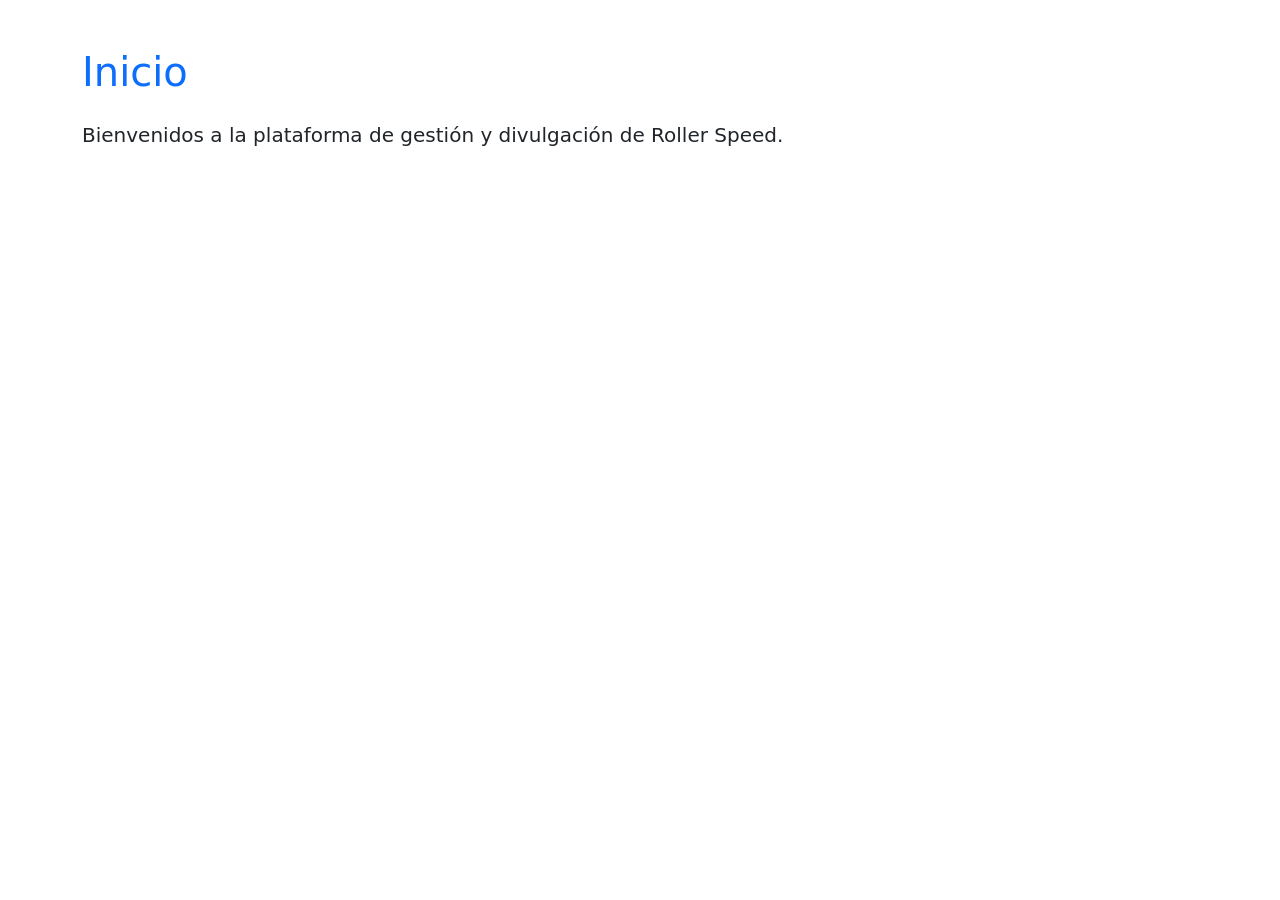
==== src/main/resources/templates/index.html @ 04e469ff "feat(ea1): estructura inicial del proyecto Roller Speed y páginas institucionales" ====
﻿<!DOCTYPE html>
<html xmlns:th="http://www.thymeleaf.org">
<head>
    <meta charset="UTF-8">
    <title>Inicio - Roller Speed</title>
    <link href="https://cdn.jsdelivr.net/npm/bootstrap@5.3.0/dist/css/bootstrap.min.css" rel="stylesheet">
</head>
<body>
    <div th:replace="~{fragments/navbar :: menu}"></div>
    <div class="container mt-5">
        <h1 class="text-primary">Inicio</h1>
        <p class='lead mt-4'>Bienvenidos a la plataforma de gestión y divulgación de Roller Speed.</p>
    </div>
    <script src="https://cdn.jsdelivr.net/npm/bootstrap@5.3.0/dist/js/bootstrap.bundle.min.js"></script>
</body>
</html>
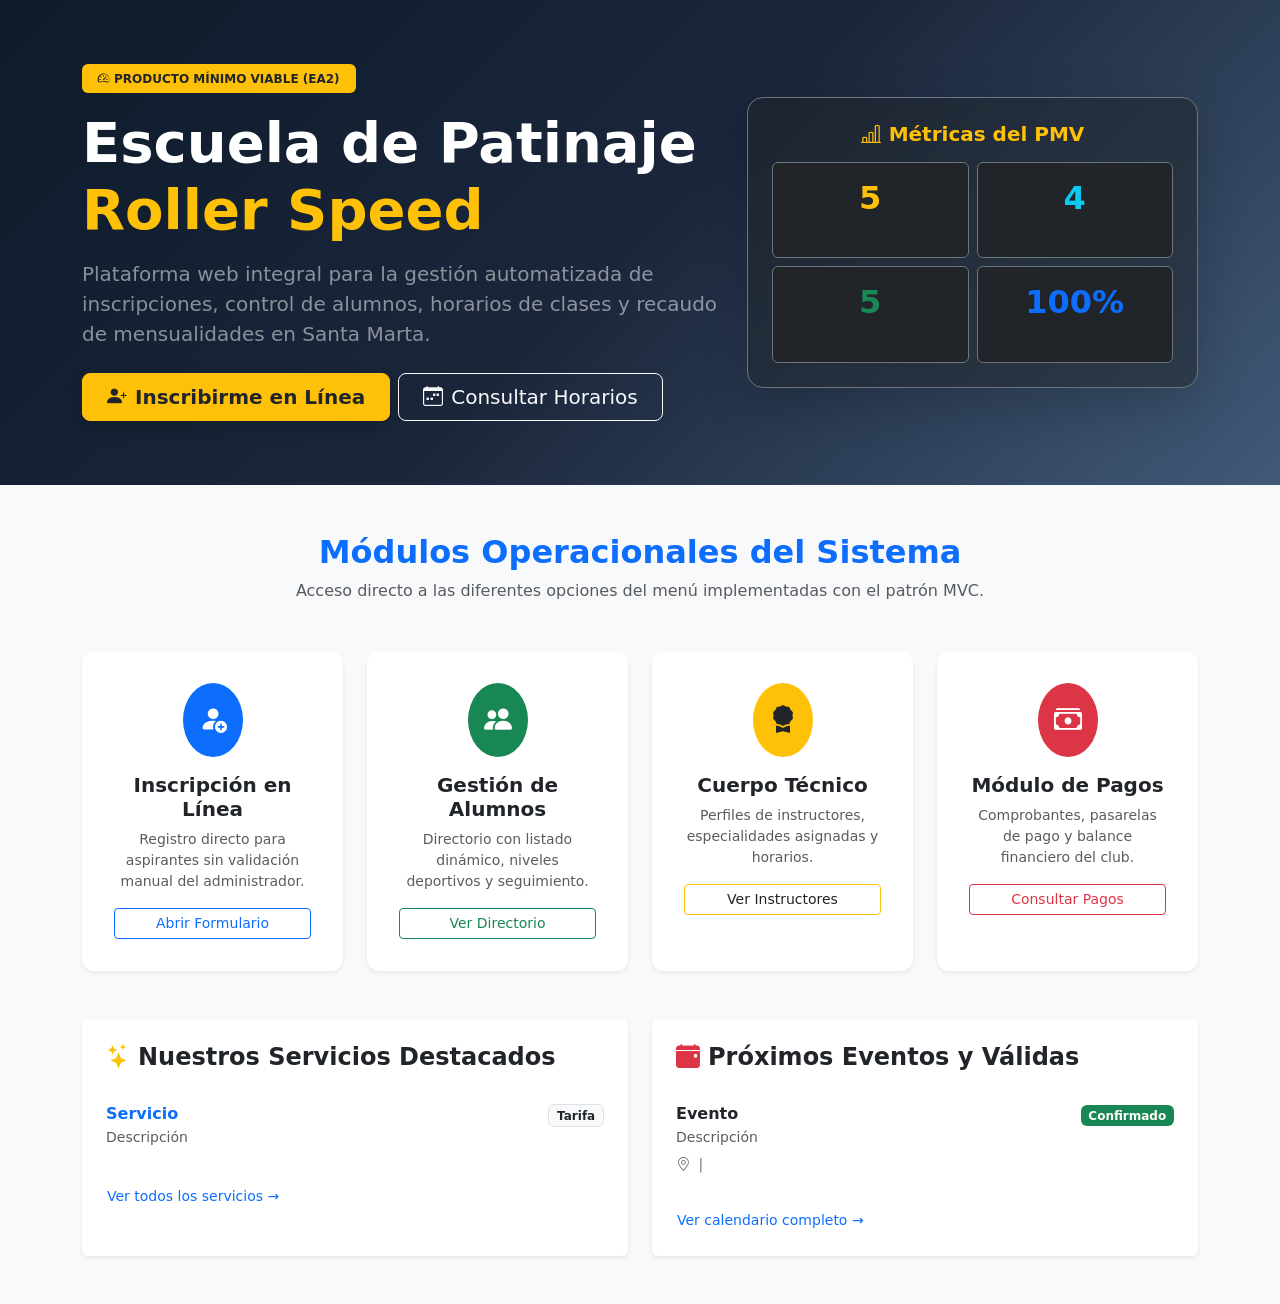
==== commit 092fb654: "feat(views-thymeleaf): integracion de plantillas Thymeleaf con enlace dinamico de datos y formulario" ====
--- a/src/main/resources/templates/index.html
+++ b/src/main/resources/templates/index.html
@@ -2,15 +2,175 @@
 <html xmlns:th="http://www.thymeleaf.org">
 <head>
     <meta charset="UTF-8">
-    <title>Inicio - Roller Speed</title>
+    <meta name="viewport" content="width=device-width, initial-scale=1.0">
+    <title>Inicio - Roller Speed PMV</title>
     <link href="https://cdn.jsdelivr.net/npm/bootstrap@5.3.0/dist/css/bootstrap.min.css" rel="stylesheet">
+    <link rel="stylesheet" href="https://cdn.jsdelivr.net/npm/bootstrap-icons@1.11.1/font/bootstrap-icons.css">
+    <style>
+        .hero { background: linear-gradient(135deg, #0d1b2a 0%, #1b263b 50%, #415a77 100%); color: white; padding: 4rem 0; }
+        .feature-card { transition: transform 0.2s ease, box-shadow 0.2s ease; border-radius: 12px; }
+        .feature-card:hover { transform: translateY(-4px); box-shadow: 0 10px 20px rgba(0,0,0,0.12); }
+    </style>
 </head>
-<body>
+<body class="bg-light d-flex flex-column min-vh-100">
     <div th:replace="~{fragments/navbar :: menu}"></div>
-    <div class="container mt-5">
-        <h1 class="text-primary">Inicio</h1>
-        <p class='lead mt-4'>Bienvenidos a la plataforma de gestión y divulgación de Roller Speed.</p>
+
+    <section class="hero text-center text-md-start">
+        <div class="container">
+            <div class="row align-items-center">
+                <div class="col-lg-7">
+                    <span class="badge bg-warning text-dark fw-bold px-3 py-2 mb-3 text-uppercase">
+                        <i class="bi bi-speedometer2 me-1"></i>Producto Mínimo Viable (EA2)
+                    </span>
+                    <h1 class="display-4 fw-bold mb-3">Escuela de Patinaje <span class="text-warning">Roller Speed</span></h1>
+                    <p class="lead text-white-50 mb-4">
+                        Plataforma web integral para la gestión automatizada de inscripciones, control de alumnos, horarios de clases y recaudo de mensualidades en Santa Marta.
+                    </p>
+                    <div class="d-flex flex-wrap gap-2 justify-content-center justify-content-md-start">
+                        <a th:href="@{/inscripcion}" class="btn btn-warning btn-lg fw-bold px-4 text-dark shadow">
+                            <i class="bi bi-person-plus-fill me-2"></i>Inscribirme en Línea
+                        </a>
+                        <a th:href="@{/clases}" class="btn btn-outline-light btn-lg px-4">
+                            <i class="bi bi-calendar-week me-2"></i>Consultar Horarios
+                        </a>
+                    </div>
+                </div>
+                <div class="col-lg-5 text-center mt-4 mt-lg-0">
+                    <div class="p-4 bg-dark bg-opacity-50 rounded-4 border border-secondary shadow-lg">
+                        <h5 class="text-warning fw-bold mb-3"><i class="bi bi-bar-chart-line me-2"></i>Métricas del PMV</h5>
+                        <div class="row g-2 text-center">
+                            <div class="col-6">
+                                <div class="bg-dark p-3 rounded border border-secondary">
+                                    <h2 class="fw-bold text-warning mb-0" th:text="${totalAlumnos}">5</h2>
+                                    <small class="text-muted">Alumnos Activos</small>
+                                </div>
+                            </div>
+                            <div class="col-6">
+                                <div class="bg-dark p-3 rounded border border-secondary">
+                                    <h2 class="fw-bold text-info mb-0" th:text="${totalInstructores}">4</h2>
+                                    <small class="text-muted">Instructores</small>
+                                </div>
+                            </div>
+                            <div class="col-6">
+                                <div class="bg-dark p-3 rounded border border-secondary">
+                                    <h2 class="fw-bold text-success mb-0" th:text="${totalClases}">5</h2>
+                                    <small class="text-muted">Clases Activas</small>
+                                </div>
+                            </div>
+                            <div class="col-6">
+                                <div class="bg-dark p-3 rounded border border-secondary">
+                                    <h2 class="fw-bold text-primary mb-0">100%</h2>
+                                    <small class="text-muted">Registro Autónomo</small>
+                                </div>
+                            </div>
+                        </div>
+                    </div>
+                </div>
+            </div>
+        </div>
+    </section>
+
+    <div class="container my-5 flex-grow-1">
+        <div class="text-center mb-5">
+            <h2 class="fw-bold text-primary">Módulos Operacionales del Sistema</h2>
+            <p class="text-muted">Acceso directo a las diferentes opciones del menú implementadas con el patrón MVC.</p>
+        </div>
+
+        <div class="row g-4 mb-5">
+            <div class="col-md-6 col-lg-3">
+                <div class="card h-100 feature-card border-0 shadow-sm p-3">
+                    <div class="card-body text-center">
+                        <div class="bg-primary text-white rounded-circle p-3 d-inline-block mb-3">
+                            <i class="bi bi-person-fill-add fs-3"></i>
+                        </div>
+                        <h5 class="fw-bold">Inscripción en Línea</h5>
+                        <p class="text-muted small">Registro directo para aspirantes sin validación manual del administrador.</p>
+                        <a th:href="@{/inscripcion}" class="btn btn-outline-primary btn-sm w-100">Abrir Formulario</a>
+                    </div>
+                </div>
+            </div>
+
+            <div class="col-md-6 col-lg-3">
+                <div class="card h-100 feature-card border-0 shadow-sm p-3">
+                    <div class="card-body text-center">
+                        <div class="bg-success text-white rounded-circle p-3 d-inline-block mb-3">
+                            <i class="bi bi-people-fill fs-3"></i>
+                        </div>
+                        <h5 class="fw-bold">Gestión de Alumnos</h5>
+                        <p class="text-muted small">Directorio con listado dinámico, niveles deportivos y seguimiento.</p>
+                        <a th:href="@{/alumnos}" class="btn btn-outline-success btn-sm w-100">Ver Directorio</a>
+                    </div>
+                </div>
+            </div>
+
+            <div class="col-md-6 col-lg-3">
+                <div class="card h-100 feature-card border-0 shadow-sm p-3">
+                    <div class="card-body text-center">
+                        <div class="bg-warning text-dark rounded-circle p-3 d-inline-block mb-3">
+                            <i class="bi bi-award-fill fs-3"></i>
+                        </div>
+                        <h5 class="fw-bold">Cuerpo Técnico</h5>
+                        <p class="text-muted small">Perfiles de instructores, especialidades asignadas y horarios.</p>
+                        <a th:href="@{/instructores}" class="btn btn-outline-warning text-dark btn-sm w-100">Ver Instructores</a>
+                    </div>
+                </div>
+            </div>
+
+            <div class="col-md-6 col-lg-3">
+                <div class="card h-100 feature-card border-0 shadow-sm p-3">
+                    <div class="card-body text-center">
+                        <div class="bg-danger text-white rounded-circle p-3 d-inline-block mb-3">
+                            <i class="bi bi-cash-stack fs-3"></i>
+                        </div>
+                        <h5 class="fw-bold">Módulo de Pagos</h5>
+                        <p class="text-muted small">Comprobantes, pasarelas de pago y balance financiero del club.</p>
+                        <a th:href="@{/pagos}" class="btn btn-outline-danger btn-sm w-100">Consultar Pagos</a>
+                    </div>
+                </div>
+            </div>
+        </div>
+
+        <div class="row g-4">
+            <div class="col-lg-6">
+                <div class="card border-0 shadow-sm h-100 p-4">
+                    <h4 class="fw-bold text-dark mb-3"><i class="bi bi-stars text-warning me-2"></i>Nuestros Servicios Destacados</h4>
+                    <div class="list-group list-group-flush">
+                        <div class="list-group-item px-0 py-3" th:each="s : ${serviciosDestacados}">
+                            <div class="d-flex w-100 justify-content-between align-items-center">
+                                <h6 class="mb-1 fw-bold text-primary" th:text="${s.nombre}">Servicio</h6>
+                                <span class="badge bg-light text-dark border" th:text="'$' + ${#numbers.formatDecimal(s.tarifaMensual, 0, 'POINT', 0, 'COMMA')} + '/mes'">Tarifa</span>
+                            </div>
+                            <p class="mb-1 text-muted small" th:text="${s.descripcion}">Descripción</p>
+                        </div>
+                    </div>
+                    <div class="mt-3">
+                        <a th:href="@{/servicios}" class="btn btn-sm btn-link p-0 text-decoration-none">Ver todos los servicios &rarr;</a>
+                    </div>
+                </div>
+            </div>
+
+            <div class="col-lg-6">
+                <div class="card border-0 shadow-sm h-100 p-4">
+                    <h4 class="fw-bold text-dark mb-3"><i class="bi bi-calendar-event-fill text-danger me-2"></i>Próximos Eventos y Válidas</h4>
+                    <div class="list-group list-group-flush">
+                        <div class="list-group-item px-0 py-3" th:each="e : ${proximosEventos}">
+                            <div class="d-flex w-100 justify-content-between align-items-center">
+                                <h6 class="mb-1 fw-bold text-dark" th:text="${e.titulo}">Evento</h6>
+                                <span class="badge bg-success" th:text="${e.estado}">Confirmado</span>
+                            </div>
+                            <p class="mb-1 text-muted small" th:text="${e.descripcion}">Descripción</p>
+                            <small class="text-secondary"><i class="bi bi-geo-alt me-1"></i><span th:text="${e.lugar}"></span> | <span th:text="${e.fecha}"></span></small>
+                        </div>
+                    </div>
+                    <div class="mt-3">
+                        <a th:href="@{/eventos}" class="btn btn-sm btn-link p-0 text-decoration-none">Ver calendario completo &rarr;</a>
+                    </div>
+                </div>
+            </div>
+        </div>
     </div>
+
+    <div th:replace="~{fragments/footer :: pie}"></div>
     <script src="https://cdn.jsdelivr.net/npm/bootstrap@5.3.0/dist/js/bootstrap.bundle.min.js"></script>
 </body>
 </html>
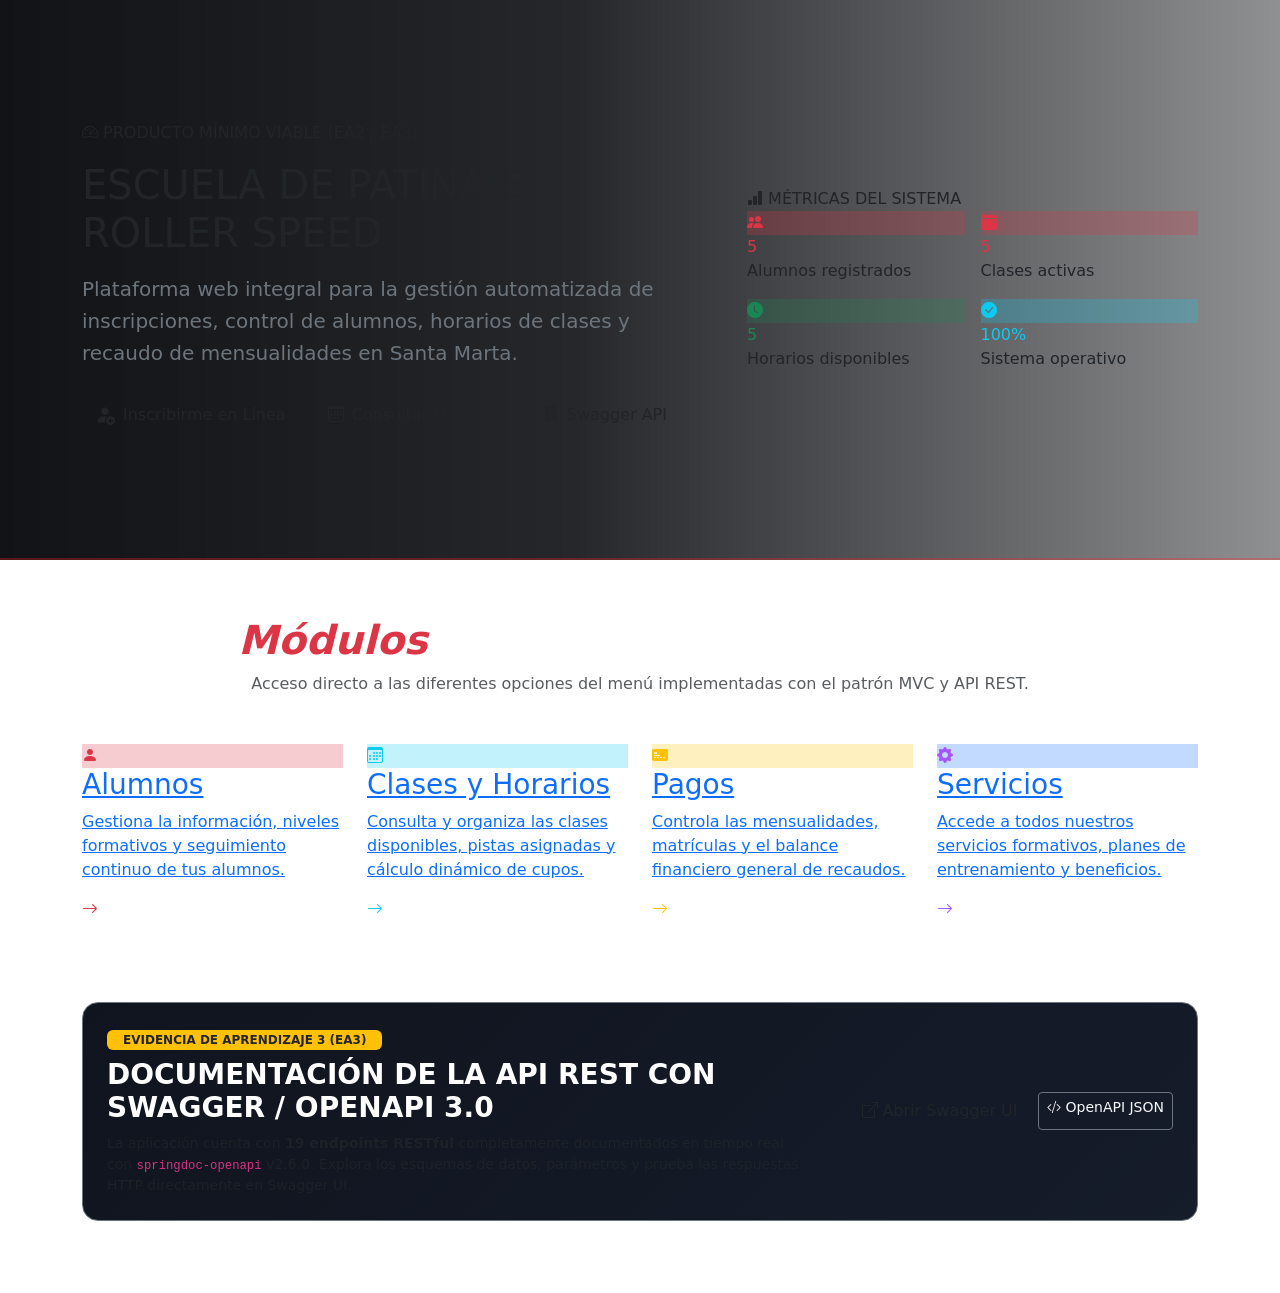
==== commit 9c6eb654: "style(ui): rediseño visual oscuro de alto impacto inspirado en deportes urbanos y esports con logo o" ====
--- a/src/main/resources/templates/index.html
+++ b/src/main/resources/templates/index.html
@@ -1,66 +1,122 @@
-﻿<!DOCTYPE html>
+<!DOCTYPE html>
 <html xmlns:th="http://www.thymeleaf.org">
 <head>
     <meta charset="UTF-8">
     <meta name="viewport" content="width=device-width, initial-scale=1.0">
-    <title>Inicio - Roller Speed PMV</title>
+    <title>Roller Speed - Escuela de Patinaje Santa Marta</title>
+    <!-- Bootstrap 5.3 & Icons -->
     <link href="https://cdn.jsdelivr.net/npm/bootstrap@5.3.0/dist/css/bootstrap.min.css" rel="stylesheet">
     <link rel="stylesheet" href="https://cdn.jsdelivr.net/npm/bootstrap-icons@1.11.1/font/bootstrap-icons.css">
+    <!-- Custom Esports Roller Speed Stylesheet -->
+    <link rel="stylesheet" th:href="@{/css/rollerspeed.css}" href="/css/rollerspeed.css">
     <style>
-        .hero { background: linear-gradient(135deg, #0d1b2a 0%, #1b263b 50%, #415a77 100%); color: white; padding: 4rem 0; }
-        .feature-card { transition: transform 0.2s ease, box-shadow 0.2s ease; border-radius: 12px; }
-        .feature-card:hover { transform: translateY(-4px); box-shadow: 0 10px 20px rgba(0,0,0,0.12); }
+        .hero-banner {
+            position: relative;
+            background: linear-gradient(90deg, rgba(8, 9, 13, 0.96) 0%, rgba(8, 9, 13, 0.88) 45%, rgba(8, 9, 13, 0.45) 100%),
+                        url('/images/hero-skater.jpg') no-repeat center right / cover;
+            min-height: 560px;
+            display: flex;
+            align-items: center;
+            border-bottom: 2px solid rgba(255, 30, 39, 0.3);
+        }
+        @media (max-width: 991px) {
+            .hero-banner {
+                background: linear-gradient(180deg, rgba(8, 9, 13, 0.97) 0%, rgba(8, 9, 13, 0.92) 100%),
+                            url('/images/hero-skater.jpg') no-repeat center / cover;
+                padding: 3rem 0;
+            }
+        }
     </style>
 </head>
-<body class="bg-light d-flex flex-column min-vh-100">
+<body class="d-flex flex-column min-vh-100">
+    <!-- NAVBAR COMPONENT -->
     <div th:replace="~{fragments/navbar :: menu}"></div>
 
-    <section class="hero text-center text-md-start">
-        <div class="container">
-            <div class="row align-items-center">
+    <!-- HERO SECTION (MATCHING USER MOCKUP) -->
+    <section class="hero-banner">
+        <div class="container py-4">
+            <div class="row align-items-center g-4">
+                <!-- HERO LEFT COLUMN: TITLES & ACTIONS -->
                 <div class="col-lg-7">
-                    <span class="badge bg-warning text-dark fw-bold px-3 py-2 mb-3 text-uppercase">
-                        <i class="bi bi-speedometer2 me-1"></i>Producto Mínimo Viable (EA2)
-                    </span>
-                    <h1 class="display-4 fw-bold mb-3">Escuela de Patinaje <span class="text-warning">Roller Speed</span></h1>
-                    <p class="lead text-white-50 mb-4">
-                        Plataforma web integral para la gestión automatizada de inscripciones, control de alumnos, horarios de clases y recaudo de mensualidades en Santa Marta.
+                    <div class="mb-3">
+                        <span class="rs-badge-tag">
+                            <i class="bi bi-speedometer2"></i> PRODUCTO MÍNIMO VIABLE (EA2 / EA3)
+                        </span>
+                    </div>
+                    <h1 class="rs-hero-title mb-3">
+                        ESCUELA DE PATINAJE<br>
+                        <span class="text-red">ROLLER SPEED</span>
+                    </h1>
+                    <p class="text-secondary fs-5 mb-4 pe-lg-4" style="line-height: 1.6;">
+                        Plataforma web integral para la gestión automatizada de inscripciones, control de alumnos,
+                        horarios de clases y recaudo de mensualidades en Santa Marta.
                     </p>
-                    <div class="d-flex flex-wrap gap-2 justify-content-center justify-content-md-start">
-                        <a th:href="@{/inscripcion}" class="btn btn-warning btn-lg fw-bold px-4 text-dark shadow">
-                            <i class="bi bi-person-plus-fill me-2"></i>Inscribirme en Línea
+                    <div class="d-flex flex-wrap gap-3">
+                        <a th:href="@{/inscripcion}" class="btn btn-rs-primary d-flex align-items-center gap-2">
+                            <i class="bi bi-person-fill-add fs-5"></i>
+                            <span>Inscribirme en Línea</span>
                         </a>
-                        <a th:href="@{/clases}" class="btn btn-outline-light btn-lg px-4">
-                            <i class="bi bi-calendar-week me-2"></i>Consultar Horarios
+                        <a th:href="@{/clases}" class="btn btn-rs-outline d-flex align-items-center gap-2">
+                            <i class="bi bi-calendar3"></i>
+                            <span>Consultar Horarios</span>
                         </a>
-                    </div>
-                </div>
-                <div class="col-lg-5 text-center mt-4 mt-lg-0">
-                    <div class="p-4 bg-dark bg-opacity-50 rounded-4 border border-secondary shadow-lg">
-                        <h5 class="text-warning fw-bold mb-3"><i class="bi bi-bar-chart-line me-2"></i>Métricas del PMV</h5>
-                        <div class="row g-2 text-center">
-                            <div class="col-6">
-                                <div class="bg-dark p-3 rounded border border-secondary">
-                                    <h2 class="fw-bold text-warning mb-0" th:text="${totalAlumnos}">5</h2>
-                                    <small class="text-muted">Alumnos Activos</small>
-                                </div>
-                            </div>
-                            <div class="col-6">
-                                <div class="bg-dark p-3 rounded border border-secondary">
-                                    <h2 class="fw-bold text-info mb-0" th:text="${totalInstructores}">4</h2>
-                                    <small class="text-muted">Instructores</small>
-                                </div>
-                            </div>
-                            <div class="col-6">
-                                <div class="bg-dark p-3 rounded border border-secondary">
-                                    <h2 class="fw-bold text-success mb-0" th:text="${totalClases}">5</h2>
-                                    <small class="text-muted">Clases Activas</small>
-                                </div>
-                            </div>
-                            <div class="col-6">
-                                <div class="bg-dark p-3 rounded border border-secondary">
-                                    <h2 class="fw-bold text-primary mb-0">100%</h2>
-                                    <small class="text-muted">Registro Autónomo</small>
+                        <a th:href="@{/swagger-ui/index.html}" target="_blank" class="btn btn-rs-swagger d-flex align-items-center gap-2">
+                            <i class="bi bi-file-code-fill"></i>
+                            <span>Swagger API</span>
+                        </a>
+                    </div>
+                </div>
+
+                <!-- HERO RIGHT COLUMN: METRICS PANEL (MATCHING MOCKUP) -->
+                <div class="col-lg-5">
+                    <div class="rs-metrics-panel">
+                        <div class="rs-metrics-panel-header">
+                            <i class="bi bi-bar-chart-fill"></i>
+                            <span>MÉTRICAS DEL SISTEMA</span>
+                        </div>
+                        <div class="row g-3">
+                            <div class="col-6">
+                                <div class="rs-metric-box">
+                                    <div class="rs-metric-icon bg-danger bg-opacity-25 text-danger">
+                                        <i class="bi bi-people-fill"></i>
+                                    </div>
+                                    <div>
+                                        <div class="rs-metric-val text-danger" th:text="${totalAlumnos}">5</div>
+                                        <div class="rs-metric-label">Alumnos registrados</div>
+                                    </div>
+                                </div>
+                            </div>
+                            <div class="col-6">
+                                <div class="rs-metric-box">
+                                    <div class="rs-metric-icon bg-danger bg-opacity-25 text-danger">
+                                        <i class="bi bi-calendar-event-fill"></i>
+                                    </div>
+                                    <div>
+                                        <div class="rs-metric-val text-danger" th:text="${totalClases}">5</div>
+                                        <div class="rs-metric-label">Clases activas</div>
+                                    </div>
+                                </div>
+                            </div>
+                            <div class="col-6">
+                                <div class="rs-metric-box">
+                                    <div class="rs-metric-icon bg-success bg-opacity-25 text-success">
+                                        <i class="bi bi-clock-fill"></i>
+                                    </div>
+                                    <div>
+                                        <div class="rs-metric-val text-success">5</div>
+                                        <div class="rs-metric-label">Horarios disponibles</div>
+                                    </div>
+                                </div>
+                            </div>
+                            <div class="col-6">
+                                <div class="rs-metric-box">
+                                    <div class="rs-metric-icon bg-info bg-opacity-25 text-info">
+                                        <i class="bi bi-check-circle-fill"></i>
+                                    </div>
+                                    <div>
+                                        <div class="rs-metric-val text-info">100%</div>
+                                        <div class="rs-metric-label">Sistema operativo</div>
+                                    </div>
                                 </div>
                             </div>
                         </div>
@@ -70,107 +126,127 @@
         </div>
     </section>
 
-    <div class="container my-5 flex-grow-1">
-        <div class="text-center mb-5">
-            <h2 class="fw-bold text-primary">Módulos Operacionales del Sistema</h2>
-            <p class="text-muted">Acceso directo a las diferentes opciones del menú implementadas con el patrón MVC.</p>
+    <!-- OPERATIONAL MODULES SECTION (MATCHING THE 4 CARDS IN MOCKUP) -->
+    <section class="py-5">
+        <div class="container my-2">
+            <div class="text-center mb-5">
+                <h2 class="display-6 fw-bold mb-2">
+                    <span class="text-danger fst-italic">Módulos</span>
+                    <span class="text-white">Operacionales del Sistema</span>
+                </h2>
+                <p class="text-muted fs-6">
+                    Acceso directo a las diferentes opciones del menú implementadas con el patrón MVC y API REST.
+                </p>
+            </div>
+
+            <div class="row g-4">
+                <!-- CARD 1: ALUMNOS (RED THEME) -->
+                <div class="col-md-6 col-lg-3">
+                    <a th:href="@{/alumnos}" class="rs-module-card theme-red">
+                        <div>
+                            <div class="rs-module-icon-circle bg-danger bg-opacity-25 text-danger">
+                                <i class="bi bi-person-fill"></i>
+                            </div>
+                            <h3 class="rs-module-title">Alumnos</h3>
+                            <p class="rs-module-desc">
+                                Gestiona la información, niveles formativos y seguimiento continuo de tus alumnos.
+                            </p>
+                        </div>
+                        <div class="rs-module-arrow text-danger">
+                            <i class="bi bi-arrow-right"></i>
+                        </div>
+                    </a>
+                </div>
+
+                <!-- CARD 2: CLASES Y HORARIOS (BLUE THEME) -->
+                <div class="col-md-6 col-lg-3">
+                    <a th:href="@{/clases}" class="rs-module-card theme-blue">
+                        <div>
+                            <div class="rs-module-icon-circle bg-info bg-opacity-25 text-info">
+                                <i class="bi bi-calendar3"></i>
+                            </div>
+                            <h3 class="rs-module-title">Clases y Horarios</h3>
+                            <p class="rs-module-desc">
+                                Consulta y organiza las clases disponibles, pistas asignadas y cálculo dinámico de cupos.
+                            </p>
+                        </div>
+                        <div class="rs-module-arrow text-info">
+                            <i class="bi bi-arrow-right"></i>
+                        </div>
+                    </a>
+                </div>
+
+                <!-- CARD 3: PAGOS (GOLD THEME) -->
+                <div class="col-md-6 col-lg-3">
+                    <a th:href="@{/pagos}" class="rs-module-card theme-gold">
+                        <div>
+                            <div class="rs-module-icon-circle bg-warning bg-opacity-25 text-warning">
+                                <i class="bi bi-credit-card-2-front-fill"></i>
+                            </div>
+                            <h3 class="rs-module-title">Pagos</h3>
+                            <p class="rs-module-desc">
+                                Controla las mensualidades, matrículas y el balance financiero general de recaudos.
+                            </p>
+                        </div>
+                        <div class="rs-module-arrow text-warning">
+                            <i class="bi bi-arrow-right"></i>
+                        </div>
+                    </a>
+                </div>
+
+                <!-- CARD 4: SERVICIOS (PURPLE THEME) -->
+                <div class="col-md-6 col-lg-3">
+                    <a th:href="@{/servicios}" class="rs-module-card theme-purple">
+                        <div>
+                            <div class="rs-module-icon-circle bg-primary bg-opacity-25 text-primary" style="color: #a855f7 !important;">
+                                <i class="bi bi-gear-fill"></i>
+                            </div>
+                            <h3 class="rs-module-title">Servicios</h3>
+                            <p class="rs-module-desc">
+                                Accede a todos nuestros servicios formativos, planes de entrenamiento y beneficios.
+                            </p>
+                        </div>
+                        <div class="rs-module-arrow" style="color: #a855f7;">
+                            <i class="bi bi-arrow-right"></i>
+                        </div>
+                    </a>
+                </div>
+            </div>
         </div>
-
-        <div class="row g-4 mb-5">
-            <div class="col-md-6 col-lg-3">
-                <div class="card h-100 feature-card border-0 shadow-sm p-3">
-                    <div class="card-body text-center">
-                        <div class="bg-primary text-white rounded-circle p-3 d-inline-block mb-3">
-                            <i class="bi bi-person-fill-add fs-3"></i>
-                        </div>
-                        <h5 class="fw-bold">Inscripción en Línea</h5>
-                        <p class="text-muted small">Registro directo para aspirantes sin validación manual del administrador.</p>
-                        <a th:href="@{/inscripcion}" class="btn btn-outline-primary btn-sm w-100">Abrir Formulario</a>
-                    </div>
-                </div>
-            </div>
-
-            <div class="col-md-6 col-lg-3">
-                <div class="card h-100 feature-card border-0 shadow-sm p-3">
-                    <div class="card-body text-center">
-                        <div class="bg-success text-white rounded-circle p-3 d-inline-block mb-3">
-                            <i class="bi bi-people-fill fs-3"></i>
-                        </div>
-                        <h5 class="fw-bold">Gestión de Alumnos</h5>
-                        <p class="text-muted small">Directorio con listado dinámico, niveles deportivos y seguimiento.</p>
-                        <a th:href="@{/alumnos}" class="btn btn-outline-success btn-sm w-100">Ver Directorio</a>
-                    </div>
-                </div>
-            </div>
-
-            <div class="col-md-6 col-lg-3">
-                <div class="card h-100 feature-card border-0 shadow-sm p-3">
-                    <div class="card-body text-center">
-                        <div class="bg-warning text-dark rounded-circle p-3 d-inline-block mb-3">
-                            <i class="bi bi-award-fill fs-3"></i>
-                        </div>
-                        <h5 class="fw-bold">Cuerpo Técnico</h5>
-                        <p class="text-muted small">Perfiles de instructores, especialidades asignadas y horarios.</p>
-                        <a th:href="@{/instructores}" class="btn btn-outline-warning text-dark btn-sm w-100">Ver Instructores</a>
-                    </div>
-                </div>
-            </div>
-
-            <div class="col-md-6 col-lg-3">
-                <div class="card h-100 feature-card border-0 shadow-sm p-3">
-                    <div class="card-body text-center">
-                        <div class="bg-danger text-white rounded-circle p-3 d-inline-block mb-3">
-                            <i class="bi bi-cash-stack fs-3"></i>
-                        </div>
-                        <h5 class="fw-bold">Módulo de Pagos</h5>
-                        <p class="text-muted small">Comprobantes, pasarelas de pago y balance financiero del club.</p>
-                        <a th:href="@{/pagos}" class="btn btn-outline-danger btn-sm w-100">Consultar Pagos</a>
+    </section>
+
+    <!-- REST API DOCUMENTATION BANNER (EA3 HIGHLIGHT) -->
+    <section class="py-4 mb-5">
+        <div class="container">
+            <div class="p-4 rounded-4 border border-secondary" style="background: linear-gradient(135deg, #10141e 0%, #151c2a 100%);">
+                <div class="row align-items-center g-4">
+                    <div class="col-lg-8">
+                        <span class="badge bg-warning text-dark fw-bold px-3 py-1 mb-2">EVIDENCIA DE APRENDIZAJE 3 (EA3)</span>
+                        <h3 class="text-white fw-bold mb-2 brand-font">DOCUMENTACIÓN DE LA API REST CON SWAGGER / OPENAPI 3.0</h3>
+                        <p class="text-muted mb-0 small">
+                            La aplicación cuenta con <strong>19 endpoints RESTful</strong> completamente documentados en tiempo real con 
+                            <code>springdoc-openapi</code> v2.6.0. Explora los esquemas de datos, parámetros y prueba las respuestas HTTP directamente en Swagger UI.
+                        </p>
+                    </div>
+                    <div class="col-lg-4 text-lg-end">
+                        <div class="d-flex flex-wrap gap-2 justify-content-lg-end">
+                            <a th:href="@{/swagger-ui/index.html}" target="_blank" class="btn btn-rs-swagger">
+                                <i class="bi bi-box-arrow-up-right me-1"></i>Abrir Swagger UI
+                            </a>
+                            <a th:href="@{/v3/api-docs}" target="_blank" class="btn btn-outline-secondary btn-sm text-light">
+                                <i class="bi bi-code-slash me-1"></i>OpenAPI JSON
+                            </a>
+                        </div>
                     </div>
                 </div>
             </div>
         </div>
-
-        <div class="row g-4">
-            <div class="col-lg-6">
-                <div class="card border-0 shadow-sm h-100 p-4">
-                    <h4 class="fw-bold text-dark mb-3"><i class="bi bi-stars text-warning me-2"></i>Nuestros Servicios Destacados</h4>
-                    <div class="list-group list-group-flush">
-                        <div class="list-group-item px-0 py-3" th:each="s : ${serviciosDestacados}">
-                            <div class="d-flex w-100 justify-content-between align-items-center">
-                                <h6 class="mb-1 fw-bold text-primary" th:text="${s.nombre}">Servicio</h6>
-                                <span class="badge bg-light text-dark border" th:text="'$' + ${#numbers.formatDecimal(s.tarifaMensual, 0, 'POINT', 0, 'COMMA')} + '/mes'">Tarifa</span>
-                            </div>
-                            <p class="mb-1 text-muted small" th:text="${s.descripcion}">Descripción</p>
-                        </div>
-                    </div>
-                    <div class="mt-3">
-                        <a th:href="@{/servicios}" class="btn btn-sm btn-link p-0 text-decoration-none">Ver todos los servicios &rarr;</a>
-                    </div>
-                </div>
-            </div>
-
-            <div class="col-lg-6">
-                <div class="card border-0 shadow-sm h-100 p-4">
-                    <h4 class="fw-bold text-dark mb-3"><i class="bi bi-calendar-event-fill text-danger me-2"></i>Próximos Eventos y Válidas</h4>
-                    <div class="list-group list-group-flush">
-                        <div class="list-group-item px-0 py-3" th:each="e : ${proximosEventos}">
-                            <div class="d-flex w-100 justify-content-between align-items-center">
-                                <h6 class="mb-1 fw-bold text-dark" th:text="${e.titulo}">Evento</h6>
-                                <span class="badge bg-success" th:text="${e.estado}">Confirmado</span>
-                            </div>
-                            <p class="mb-1 text-muted small" th:text="${e.descripcion}">Descripción</p>
-                            <small class="text-secondary"><i class="bi bi-geo-alt me-1"></i><span th:text="${e.lugar}"></span> | <span th:text="${e.fecha}"></span></small>
-                        </div>
-                    </div>
-                    <div class="mt-3">
-                        <a th:href="@{/eventos}" class="btn btn-sm btn-link p-0 text-decoration-none">Ver calendario completo &rarr;</a>
-                    </div>
-                </div>
-            </div>
-        </div>
-    </div>
-
+    </section>
+
+    <!-- FOOTER COMPONENT -->
     <div th:replace="~{fragments/footer :: pie}"></div>
+
+    <!-- Bootstrap 5 JS Bundle -->
     <script src="https://cdn.jsdelivr.net/npm/bootstrap@5.3.0/dist/js/bootstrap.bundle.min.js"></script>
 </body>
 </html>
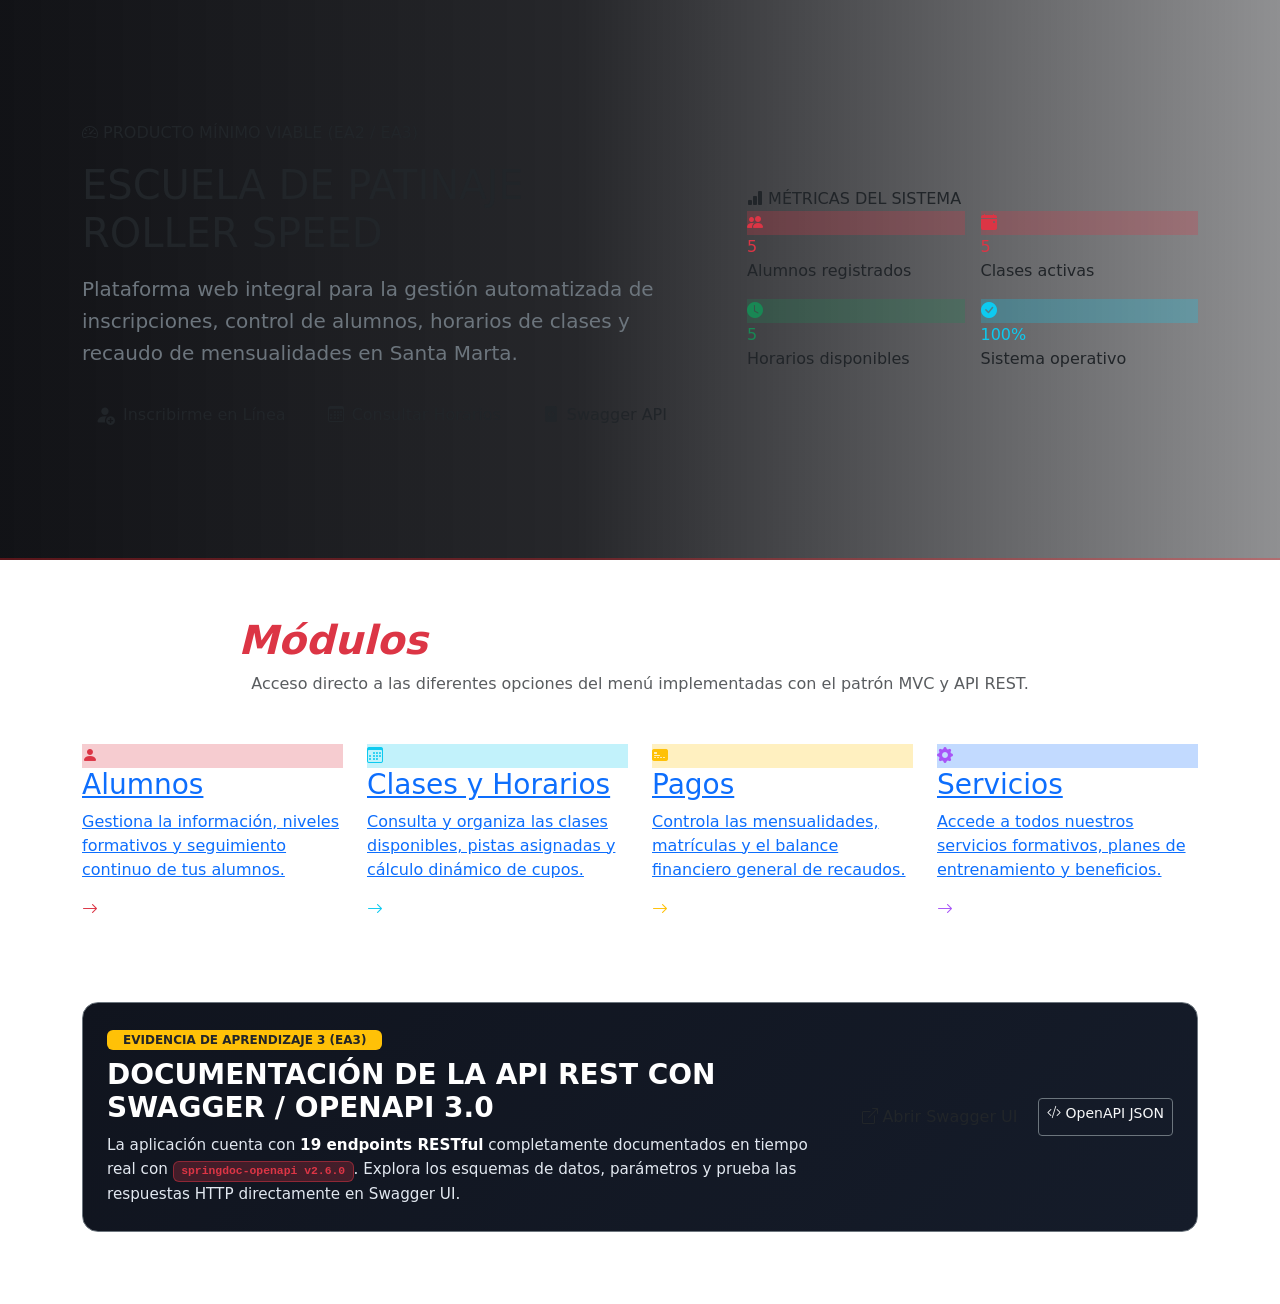
==== commit 4a3a28d1: "fix(style): corregir contraste y legibilidad de textos en banner y pie de pagina" ====
--- a/src/main/resources/templates/index.html
+++ b/src/main/resources/templates/index.html
@@ -223,9 +223,9 @@
                     <div class="col-lg-8">
                         <span class="badge bg-warning text-dark fw-bold px-3 py-1 mb-2">EVIDENCIA DE APRENDIZAJE 3 (EA3)</span>
                         <h3 class="text-white fw-bold mb-2 brand-font">DOCUMENTACIÓN DE LA API REST CON SWAGGER / OPENAPI 3.0</h3>
-                        <p class="text-muted mb-0 small">
-                            La aplicación cuenta con <strong>19 endpoints RESTful</strong> completamente documentados en tiempo real con 
-                            <code>springdoc-openapi</code> v2.6.0. Explora los esquemas de datos, parámetros y prueba las respuestas HTTP directamente en Swagger UI.
+                        <p class="mb-0" style="color: #e2e8f0; font-size: 0.95rem; line-height: 1.6;">
+                            La aplicación cuenta con <strong class="text-white">19 endpoints RESTful</strong> completamente documentados en tiempo real con 
+                            <span class="badge bg-danger bg-opacity-25 text-danger border border-danger border-opacity-50 font-monospace">springdoc-openapi v2.6.0</span>. Explora los esquemas de datos, parámetros y prueba las respuestas HTTP directamente en Swagger UI.
                         </p>
                     </div>
                     <div class="col-lg-4 text-lg-end">
